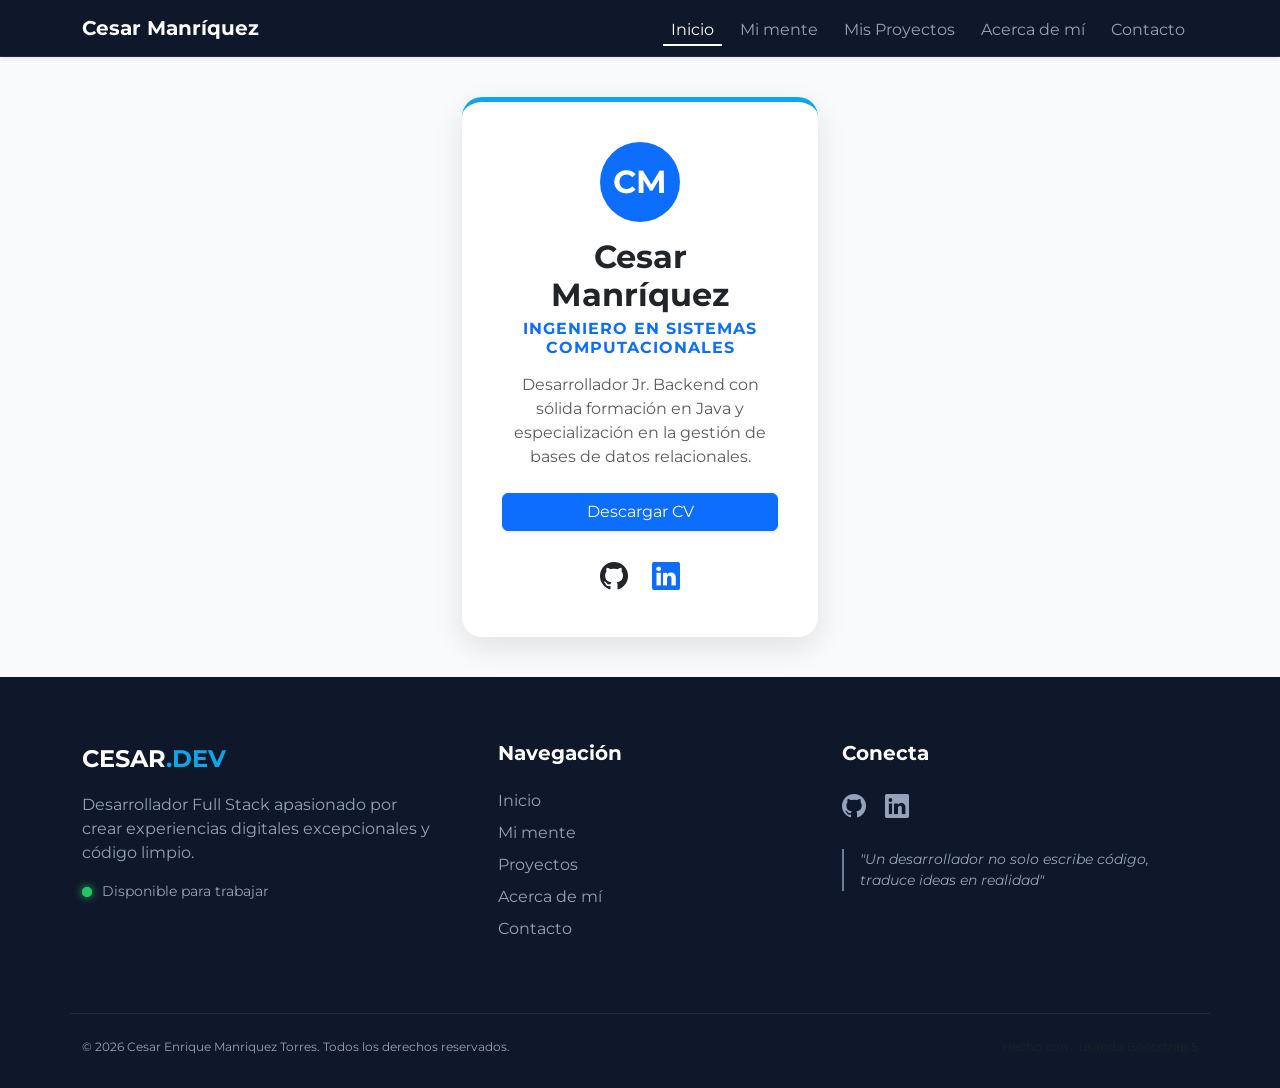
==== index.html @ a378d81d "Agregando acentuaciones" ====
<!DOCTYPE html>
<html lang="en">
<head>
    <meta charset="UTF-8">
    <meta name="viewport" content="width=device-width, initial-scale=1.0">
    <link href="https://cdn.jsdelivr.net/npm/bootstrap@5.3.8/dist/css/bootstrap.min.css" rel="stylesheet" integrity="sha384-sRIl4kxILFvY47J16cr9ZwB07vP4J8+LH7qKQnuqkuIAvNWLzeN8tE5YBujZqJLB" crossorigin="anonymous">
    <link href="https://fonts.googleapis.com/css2?family=Montserrat:wght@400;600;700&display=swap" rel="stylesheet">    <link href="style/css/style.css" rel="stylesheet"/>

    <title>Cesar Manríquez</title>
</head>
<body>
  
    <!-- BARRA DE NAVEGACIÓN -->
    <nav class="navbar navbar-expand-lg navbar-dark navbar-custom sticky-top shadow-sm">
        <div class="container">
            <a class="navbar-brand fw-bold text-white" href="index.html">Cesar Manríquez</a>
            <button class="navbar-toggler border-0" type="button" data-bs-toggle="collapse" data-bs-target="#menuBlog">
                <span class="navbar-toggler-icon"></span>
            </button>
            <div class="collapse navbar-collapse" id="menuBlog">
                <ul class="navbar-nav ms-auto">
                    <li class="nav-item"><a class="nav-link active" href="index.html">Inicio</a></li>
                    <li class="nav-item"><a class="nav-link" href="main/mente.html">Mi mente</a></li>
                    <li class="nav-item"><a class="nav-link" href="main/proyectos.html">Mis Proyectos</a></li>
                    <li class="nav-item"><a class="nav-link" href="main/aboutme.html">Acerca de mí</a></li>
                    <li class="nav-item"><a class="nav-link" href="main/contacto.html">Contacto</a></li>
                </ul>
            </div>
        </div>
    </nav>

    <!-- CONTENIDO PRINCIPAL -->
    <main>
        <div class="container">
            <div class="row justify-content-center">
                <div class="col-11 col-sm-8 col-md-6 col-lg-4">
                    <div class="card card-custom text-center p-4">
                        <div class="card-body">
                            <div class="mb-3">
                                <div class="bg-primary text-white rounded-circle d-inline-flex align-items-center justify-content-center" style="width: 80px; height: 80px; font-size: 2rem; font-weight: bold;">
                                    CM
                                </div>
                            </div>
                            <h2 class="card-title fw-bold">Cesar Manríquez</h2>
                            <h6 class="card-subtitle mb-3 text-primary fw-bold text-uppercase" style="letter-spacing: 1px;">Ingeniero en Sistemas Computacionales</h6>
                            <p class="card-text text-muted">Desarrollador Jr. Backend con sólida formación en Java y especialización en la gestión de bases de datos relacionales.</p>
                            
                            <div class="d-grid gap-2 mt-4">
                                <a href="componentes/CV/CV Cesar Enrique Manriquez Torres.pdf" class="btn btn-primary shadow-sm">Descargar CV</a>
                                <div class="d-flex justify-content-center gap-4 mt-3">
                                    <a href="https://github.com/manriquez02cesar" target="_blank" class="text-dark fs-3" title="GitHub"><i class="bi bi-github"></i></a>
                                    <a href="https://www.linkedin.com/in/cesar-man02/" target="_blank" class="text-primary fs-3" title="LinkedIn"><i class="bi bi-linkedin"></i></a>
                                </div>
                            </div>
                        </div>
                    </div>
                </div>
            </div>
        </div>
    </main>

    <!-- FOOTER -->
    <footer class="main-footer">
        <div class="container">
            <div class="row gy-5">
                <div class="col-lg-4 col-md-6 text-center text-md-start">
                    <div class="brand-text-footer mb-3">
                        CESAR<span class="brand-dot">.DEV</span>
                    </div>
                    <p class="mb-3">Desarrollador Full Stack apasionado por crear experiencias digitales excepcionales y código limpio.</p>
                    <div class="status-container justify-content-center justify-content-md-start">
                        <span class="status-dot"></span>
                        <span>Disponible para trabajar</span><!--Actualmente me encuentro laborando/Disponible para trabajar-->
                    </div>
                </div>

                <div class="col-lg-4 col-md-6 ps-lg-5 text-center text-md-start">
                    <h3 class="footer-title">Navegación</h3>
                    <ul class="list-unstyled">
                        <li><a href="index.html" class="nav-link-custom">Inicio</a></li>
                        <li><a href="main/mente.html" class="nav-link-custom">Mi mente</a></li>
                        <li><a href="main/proyectos.html" class="nav-link-custom">Proyectos</a></li>
                        <li><a href="main/aboutme.html" class="nav-link-custom">Acerca de mí</a></li>
                        <li><a href="main/contacto.html" class="nav-link-custom">Contacto</a></li>
                    </ul>
                </div>

                <div class="col-lg-4 col-md-12 text-center text-md-start">
                    <h3 class="footer-title">Conecta</h3>
                    <div class="d-flex mb-4 justify-content-center justify-content-md-start">
                        <a href="https://github.com/manriquez02cesar" class="social-link-footer" title="GitHub"><i class="bi bi-github"></i></a>
                        <a href="https://www.linkedin.com/in/cesar-man02/" class="social-link-footer" title="LinkedIn"><i class="bi bi-linkedin"></i></a>
                    </div>
                    <p class="quote-text">"Un desarrollador no solo escribe código, traduce ideas en realidad"</p>
                </div>
            </div>

            <div class="row copyright-bar text-center text-md-start">
                <div class="col-md-6">
                    <p class="mb-0">© 2026 Cesar Enrique Manriquez Torres. Todos los derechos reservados.</p>
                </div>
                <div class="col-md-6 text-md-end mt-2 mt-md-0 text-muted">
                    Hecho con <i class="fa-solid fa-heart text-danger mx-1"></i> usando Bootstrap 5
                </div>
            </div>
        </div>
    </footer>

    
    <!-- Bootstrap Bundle JS -->
    <script src="https://cdn.jsdelivr.net/npm/bootstrap@5.3.3/dist/js/bootstrap.bundle.min.js"></script>
    <!-- Iconos de bootstrap para los enlaces de redes sociales -->
    <link rel="stylesheet" href="https://cdn.jsdelivr.net/npm/bootstrap-icons@1.11.3/font/bootstrap-icons.min.css">    
    <script src="style/script/script.js"></script>

</body>
</html>
---- style/css/style.css ----
/* Configuración para Footer Pegajoso */
        html, body {
            height: 100%;
        }

        body {
            display: flex;
            flex-direction: column;
            font-family: 'Montserrat', sans-serif;
            background-color: #f8fafc;
        }

        /* Video Background Style */
        .video-bg {
            position: fixed;
            top: 0;
            left: 0;
            width: 100%;
            height: 100%;
            object-fit: cover;
            object-position: center top;
            z-index: -1;
        }

        /* NAVBAR ANIMATION (Líneas al pasar el cursor) */
        .navbar-custom {
            background-color: #0f172a;
            border-bottom: 1px solid #1e293b;
        }

        .navbar-nav .nav-link {
            position: relative;
            padding-bottom: 5px;
            margin: 0 5px;
            transition: color 0.3s ease;
            color: #94a3b8;
        }

        .navbar-nav .nav-link:hover,
        .navbar-nav .nav-link.active {
            color: #ffffff;
        }

        .navbar-nav .nav-link::after {
            content: '';
            position: absolute;
            width: 0;
            height: 2px;
            display: block;
            margin-top: 2px;
            right: 0;
            background: #ffffff;
            transition: width 0.3s ease;
        }

        .navbar-nav .nav-link:hover::after,
        .navbar-nav .nav-link.active::after {
            width: 100%;
            left: 0;
        }

        /* CONTENIDO PRINCIPAL */
        main {
            flex: 1 0 auto;
            display: flex;
            align-items: center; 
            padding: 40px 0;
        }

        /* Personalización de la Tarjeta */
        .card-custom {
            border: none;
            background-color: #ffffffe4;
            border-radius: 20px;
            transition: all 0.3s ease;
            box-shadow: 0 15px 35px rgba(0,0,0,0.1);
            border-top: 5px solid #0d6efd;/*0d6efd*/
        }

        .card-custom:hover {
            transform: translateY(-10px);
            box-shadow: 0 20px 40px rgba(0,0,0,0.15);
        }

        /* --- ESTILOS DEL FOOTER --- */
        .main-footer {
            background-color: #0f172a;
            color: #94a3b8;
            padding-top: 4rem;
            padding-bottom: 2rem;
            flex-shrink: 0;
        }

        .footer-title {
            color: #ffffff;
            font-weight: 700;
            font-size: 1.25rem;
            margin-bottom: 1.5rem;
        }

        .brand-text-footer {
            color: #ffffff;
            font-weight: 700;
            font-size: 1.5rem;
            text-transform: uppercase;
        }

        .brand-dot { color: #0ea5e9; }

        .nav-link-custom {
            color: #94a3b8;
            text-decoration: none;
            transition: color 0.3s ease;
            display: inline-block;
            margin-bottom: 0.5rem;
        }

        .nav-link-custom:hover { color: #0ea5e9; }

        .status-container {
            display: flex;
            align-items: center;
            font-size: 0.875rem;
            margin-top: 1rem;
        }

        .status-dot {
            width: 10px;
            height: 10px;
            background-color: #22c55e;/*green: 22c55e/ red: cb1616*/
            border-radius: 50%;
            margin-right: 10px;
            position: relative;
            box-shadow: 0 0 8px #22c55e;/*green: 22c55e/ red: cb1616*/
        }

        .status-dot::after {
            content: '';
            position: absolute;
            width: 100%;
            height: 100%;
            background-color: #22c55e;/*green: 22c55e/ red: cb1616*/
            border-radius: 50%;
            animation: pulse-animation 1s infinite;
        }

        @keyframes pulse-animation {
            0% { transform: scale(1); opacity: 0.8; }
            100% { transform: scale(2.5); opacity: 0; }
        }

        .social-link-footer {
            color: #94a3b8;
            font-size: 1.5rem;
            margin-right: 1.2rem;
            transition: all 0.3s ease;
            display: inline-block;
        }

        .social-link-footer:hover {
            color: #0ea5e9;
            transform: translateY(-3px);
        }

        .quote-text {
            font-style: italic;
            font-size: 0.875rem;
            border-left: 2px solid #6c7f99;
            padding-left: 1rem;
            margin-top: 1rem;
        }

        .copyright-bar {
            border-top: 1px solid #1e293b;
            margin-top: 3rem;
            padding-top: 1.5rem;
            font-size: 0.75rem;
        }
        /* ESTILO DE CARDS */
        .card-custom {
            border: none;
            background-color: rgba(255, 255, 255, 0.92);
            backdrop-filter: blur(10px);
            border-radius: 20px;
            transition: all 0.3s ease;
            box-shadow: 0 10px 30px rgba(0,0,0,0.1);
            height: 100%;
            border-top: 5px solid #0ea5e9;
        }

        .card-custom:hover {
            transform: translateY(-5px);
            box-shadow: 0 15px 35px rgba(0,0,0,0.2);
        }

        /* Barras de Progreso */
        .progress {
            height: 8px;
            border-radius: 10px;
            background-color: #e2e8f0;
            margin-bottom: 1.5rem;
        }

        .skill-icon {
            font-size: 1.5rem;
            color: #0ea5e9;
            margin-right: 15px;
        }
        /* PROYECTOS */
        /* === FLIP CARDS === */
.flip-card {
    perspective: 1000px;
    cursor: pointer;
    height: 100%;
}

.flip-card-inner {
    position: relative;
    width: 100%;
    height: 350px;
    transition: transform 0.6s;
    transform-style: preserve-3d;
}

.flip-card.active .flip-card-inner {
    transform: rotateY(180deg);
}

/* FRONT Y BACK */
.flip-card-front,
.flip-card-back {
    position: absolute;
    width: 100%;
    height: 100%;
    backface-visibility: hidden;
    border-radius: 20px;
    overflow: hidden;
}

/* FRONT */
.flip-card-front img {
    height: 70%;
    object-fit: cover;
}

/* BACK */
.flip-card-back {
    transform: rotateY(180deg);
    padding: 20px;
}
.card-img-top {
    height: 200px;           
    object-fit: contain;     
    background-color: #ffffff; 
}
/*ESTILOS PARA ABOUTME*/
.profile-card {
            background: rgba(255, 255, 255, 0.9);
            backdrop-filter: blur(10px);
            border-radius: 30px;
            padding: 40px;
            box-shadow: 0 20px 40px rgba(0,0,0,0.08);
            border-top: 6px solid #0ea5e9;
        }
        .profile-img-container {
            position: relative;
            width: 220px;
            height: 220px;
            margin: 0 auto 30px;
        }
        .profile-img {
            width: 100%;
            height: 100%;
            object-fit: cover;
            border-radius: 50%;
            border: 5px solid white;
            box-shadow: 0 10px 25px rgba(0,0,0,0.1);
        }
        .tech-badge {
            display: inline-flex;
            align-items: center;
            background: white;
            padding: 10px 18px;
            border-radius: 15px;
            margin: 8px;
            box-shadow: 0 4px 12px rgba(0,0,0,0.05);
            transition: all 0.3s ease;
            border: 1px solid #e2e8f0;
        }
        .tech-badge:hover {
            transform: translateY(-5px);
            border-color: #0ea5e9;
            color: #0ea5e9;
        }
        .tech-badge i {
            font-size: 1.4rem;
            margin-right: 10px;
        }
        .university-box {
            background: #f1f5f9;
            border-radius: 20px;
            padding: 25px;
            margin-top: 25px;
            border-left: 5px solid #0ea5e9;
        }
        .section-title {
            font-weight: 700;
            color: #0f172a;
            margin-bottom: 20px;
            position: relative;
            display: inline-block;
        }
        .section-title::after {
            content: '';
            position: absolute;
            bottom: -5px;
            left: 0;
            width: 40%;
            height: 3px;
            background: #0ea5e9;
        }
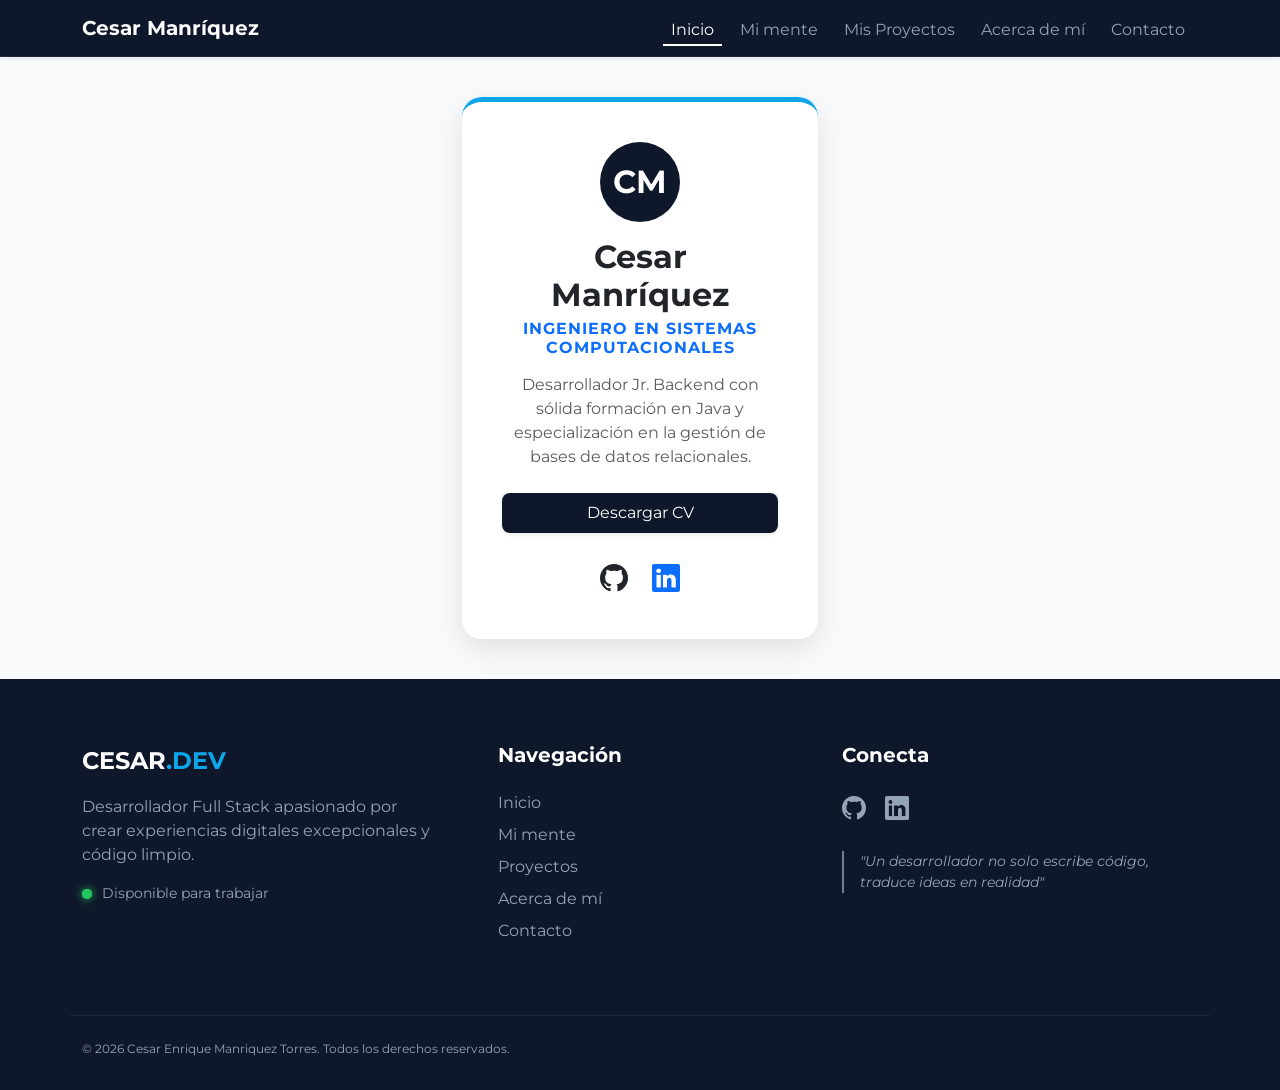
==== commit de8290aa: "Actualizando proyectos con distintas cards" ====
--- a/index.html
+++ b/index.html
@@ -37,7 +37,7 @@
                     <div class="card card-custom text-center p-4">
                         <div class="card-body">
                             <div class="mb-3">
-                                <div class="bg-primary text-white rounded-circle d-inline-flex align-items-center justify-content-center" style="width: 80px; height: 80px; font-size: 2rem; font-weight: bold;">
+                                <div class="card-color text-white rounded-circle d-inline-flex align-items-center justify-content-center" style="width: 80px; height: 80px; font-size: 2rem; font-weight: bold;">
                                     CM
                                 </div>
                             </div>
@@ -46,7 +46,7 @@
                             <p class="card-text text-muted">Desarrollador Jr. Backend con sólida formación en Java y especialización en la gestión de bases de datos relacionales.</p>
                             
                             <div class="d-grid gap-2 mt-4">
-                                <a href="componentes/CV/CV Cesar Enrique Manriquez Torres.pdf" class="btn btn-primary shadow-sm">Descargar CV</a>
+                                <a href="componentes/CV/CV Cesar Enrique Manriquez Torres.pdf" class="btn card-color shadow-sm">Descargar CV</a>
                                 <div class="d-flex justify-content-center gap-4 mt-3">
                                     <a href="https://github.com/manriquez02cesar" target="_blank" class="text-dark fs-3" title="GitHub"><i class="bi bi-github"></i></a>
                                     <a href="https://www.linkedin.com/in/cesar-man02/" target="_blank" class="text-primary fs-3" title="LinkedIn"><i class="bi bi-linkedin"></i></a>
@@ -99,9 +99,6 @@
                 <div class="col-md-6">
                     <p class="mb-0">© 2026 Cesar Enrique Manriquez Torres. Todos los derechos reservados.</p>
                 </div>
-                <div class="col-md-6 text-md-end mt-2 mt-md-0 text-muted">
-                    Hecho con <i class="fa-solid fa-heart text-danger mx-1"></i> usando Bootstrap 5
-                </div>
             </div>
         </div>
     </footer>
--- a/style/css/style.css
+++ b/style/css/style.css
@@ -76,6 +76,14 @@
             box-shadow: 0 15px 35px rgba(0,0,0,0.1);
             border-top: 5px solid #0d6efd;/*0d6efd*/
         }
+        .card-color{
+            background-color: #0f172a;
+            color: white;
+            border-radius: 8px;
+            padding: 8px 20px;
+            border: none;
+            transition: background 0.3s;
+        }
 
         .card-custom:hover {
             transform: translateY(-10px);
@@ -207,54 +215,100 @@
             margin-right: 15px;
         }
         /* PROYECTOS */
-        /* === FLIP CARDS === */
-.flip-card {
-    perspective: 1000px;
-    cursor: pointer;
-    height: 100%;
-}
-
-.flip-card-inner {
-    position: relative;
-    width: 100%;
-    height: 350px;
-    transition: transform 0.6s;
-    transform-style: preserve-3d;
-}
-
-.flip-card.active .flip-card-inner {
-    transform: rotateY(180deg);
-}
-
-/* FRONT Y BACK */
-.flip-card-front,
-.flip-card-back {
-    position: absolute;
-    width: 100%;
-    height: 100%;
-    backface-visibility: hidden;
-    border-radius: 20px;
-    overflow: hidden;
-}
-
-/* FRONT */
-.flip-card-front img {
-    height: 70%;
-    object-fit: cover;
-}
-
-/* BACK */
-.flip-card-back {
-    transform: rotateY(180deg);
-    padding: 20px;
-}
-.card-img-top {
-    height: 200px;           
-    object-fit: contain;     
-    background-color: #ffffff; 
-}
-/*ESTILOS PARA ABOUTME*/
-.profile-card {
+        /* Estilos de la Card Principal */
+        .project-card {
+            border: none;
+            border-radius: 15px;
+            background: white;
+            backdrop-filter: blur(8px);
+            box-shadow: 0 10px 25px rgba(0,0,0,0.05);
+            transition: all 0.3s ease;
+            overflow: hidden;
+            height: 100%;
+            display: flex;
+            flex-direction: column;
+        }
+
+        .project-card:hover {
+            transform: translateY(-10px);
+            box-shadow: 0 20px 35px rgba(0,0,0,0.12);
+        }
+
+        .img-wrapper {
+            width: 100%;
+            height: 160px;
+            overflow: hidden;
+            position: relative;
+            background-color: #ffffff;
+            display: flex;
+            align-items: center;
+            justify-content: center;
+        }
+
+        .project-img {
+            max-width: 100%;
+            max-height: 100%;
+            object-fit: contain;
+            transition: transform 0.5s ease;
+        }
+
+        .project-card:hover .project-img {
+            transform: scale(1.05);
+        }
+
+        /* Estilos del Modal */
+        .modal-content {
+            border-radius: 20px;
+            border: none;
+            box-shadow: 0 25px 50px -12px rgba(0, 0, 0, 0.25);
+        }
+
+        .modal-header {
+            border-bottom: 1px solid #f1f5f9;
+            background-color: #fafafa;
+            border-radius: 20px 20px 0 0;
+        }
+
+        .modal-project-img {
+            max-height: 200px; 
+            max-width: 100%; 
+            height: auto;
+            width: auto;
+            object-fit: contain;
+            background-color: transparent;
+            border-radius: 12px;
+            display: block;
+            margin: 0 auto;
+        }
+
+        .tech-badge {
+            background-color: #e0f2fe;
+            color: #0369a1;
+            padding: 5px 12px;
+            border-radius: 6px;
+            font-size: 0.85rem;
+            font-weight: 600;
+            margin-right: 5px;
+            margin-bottom: 5px;
+            display: inline-block;
+        }
+
+        .project-features li {
+            margin-bottom: 8px;
+            list-style: none;
+            position: relative;
+            padding-left: 25px;
+        }
+
+        .project-features li::before {
+            content: "\f26a";
+            font-family: "bootstrap-icons";
+            position: absolute;
+            left: 0;
+            color: var(--primary-color);
+        }
+        /*ESTILOS PARA ABOUTME*/
+        .profile-card {
             background: rgba(255, 255, 255, 0.9);
             backdrop-filter: blur(10px);
             border-radius: 30px;
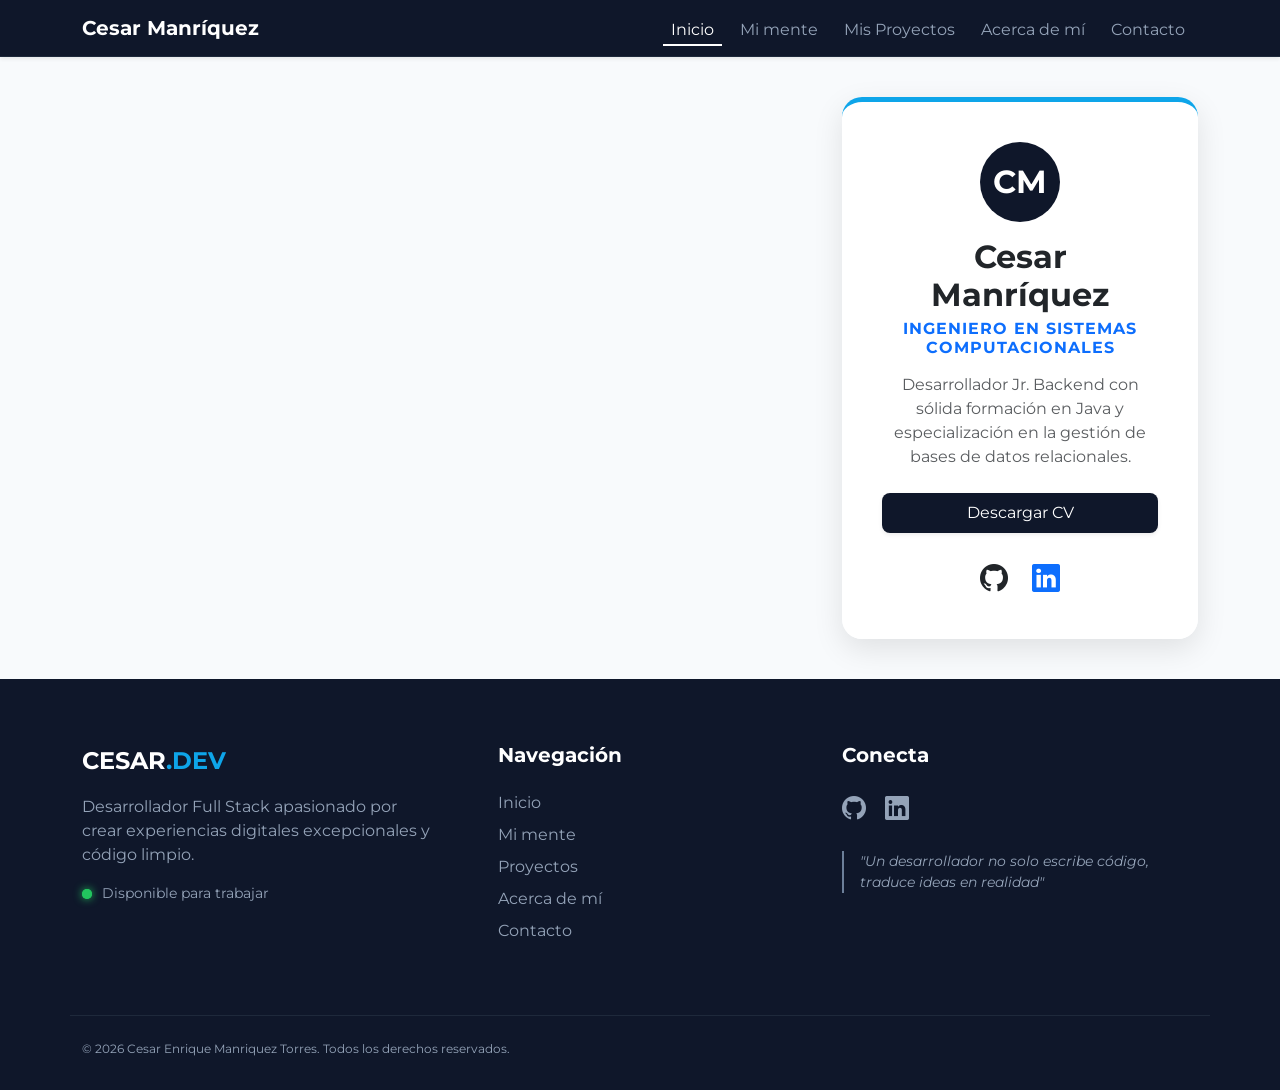
==== commit 0e52dfca: "Haciendo la parte del index de manera responsiva" ====
--- a/index.html
+++ b/index.html
@@ -32,7 +32,7 @@
     <!-- CONTENIDO PRINCIPAL -->
     <main>
         <div class="container">
-            <div class="row justify-content-center">
+            <div class="row justify-content-center justify-content-lg-end">
                 <div class="col-11 col-sm-8 col-md-6 col-lg-4">
                     <div class="card card-custom text-center p-4">
                         <div class="card-body">
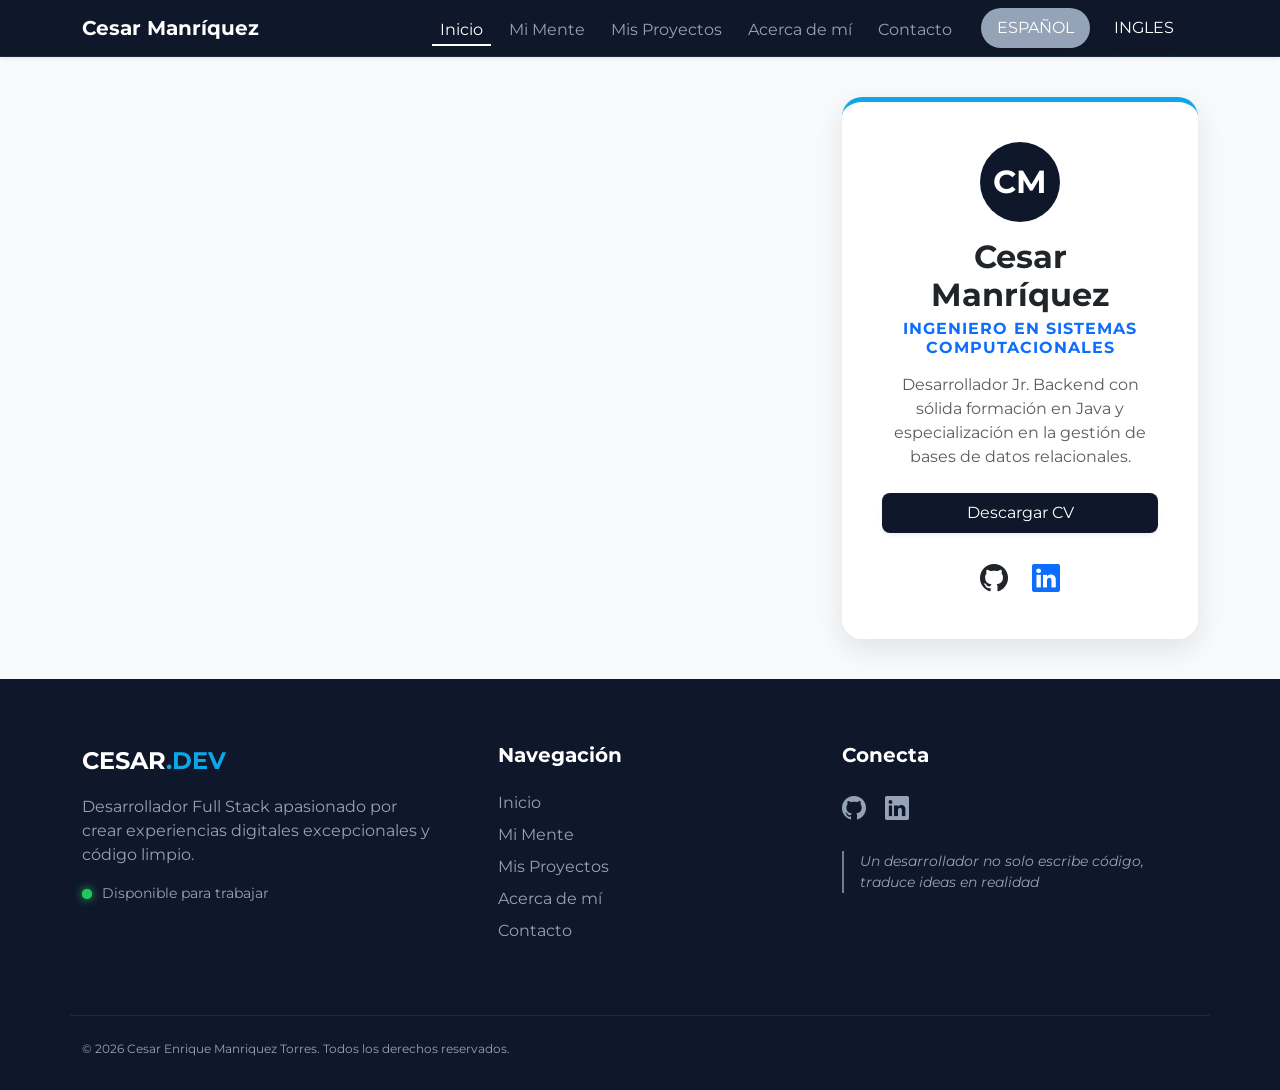
==== commit 982d7aa3: "Actualizando cambios de espanol-ingles" ====
--- a/index.html
+++ b/index.html
@@ -12,23 +12,35 @@
   
     <!-- BARRA DE NAVEGACIÓN -->
     <nav class="navbar navbar-expand-lg navbar-dark navbar-custom sticky-top shadow-sm">
-        <div class="container">
-            <a class="navbar-brand fw-bold text-white" href="index.html">Cesar Manríquez</a>
-            <button class="navbar-toggler border-0" type="button" data-bs-toggle="collapse" data-bs-target="#menuBlog">
-                <span class="navbar-toggler-icon"></span>
+    <div class="container d-flex align-items-center">
+        
+        <a class="navbar-brand fw-bold text-white me-auto" href="index.html">Cesar Manríquez</a>
+        
+        <div class="d-flex gap-2 me-2 ms-lg-3 order-lg-last">
+            <button type="button" id="btn-es" class="card-color shadow-sm rounded-pill py-2 px-3" data-key="lenguage-spanish">
+                ES<span class="d-none d-md-inline">PAÑOL</span>
             </button>
-            <div class="collapse navbar-collapse" id="menuBlog">
-                <ul class="navbar-nav ms-auto">
-                    <li class="nav-item"><a class="nav-link active" href="index.html">Inicio</a></li>
-                    <li class="nav-item"><a class="nav-link" href="main/mente.html">Mi mente</a></li>
-                    <li class="nav-item"><a class="nav-link" href="main/proyectos.html">Mis Proyectos</a></li>
-                    <li class="nav-item"><a class="nav-link" href="main/aboutme.html">Acerca de mí</a></li>
-                    <li class="nav-item"><a class="nav-link" href="main/contacto.html">Contacto</a></li>
-                </ul>
-            </div>
+            <button type="button" id="btn-en" class="card-color shadow-sm rounded-pill py-2 px-3" data-key="lenguage-english">
+                IN<span class="d-none d-md-inline">GLES</span>
+            </button>
         </div>
-    </nav>
 
+        <button class="navbar-toggler border-0" type="button" data-bs-toggle="collapse" data-bs-target="#menuBlog">
+            <span class="navbar-toggler-icon"></span>
+        </button>
+        
+        <div class="collapse navbar-collapse" id="menuBlog">
+            <ul class="navbar-nav ms-auto mb-2 mb-lg-0 align-items-center">
+                <li class="nav-item"><a class="nav-link active" href="index.html" data-key="page-index">Inicio</a></li>
+                <li class="nav-item"><a class="nav-link" href="main/mente.html" data-key="page-mind">Mi Mente</a></li>
+                <li class="nav-item"><a class="nav-link" href="main/proyectos.html" data-key="page-project">Mis Proyectos</a></li>
+                <li class="nav-item"><a class="nav-link" href="main/aboutme.html" data-key="page-aboutme">Acerca de mí</a></li>
+                <li class="nav-item"><a class="nav-link" href="main/contacto.html" data-key="page-contact">Contacto</a></li>
+            </ul>
+        </div>
+
+    </div>
+</nav>
     <!-- CONTENIDO PRINCIPAL -->
     <main>
         <div class="container">
@@ -42,11 +54,10 @@
                                 </div>
                             </div>
                             <h2 class="card-title fw-bold">Cesar Manríquez</h2>
-                            <h6 class="card-subtitle mb-3 text-primary fw-bold text-uppercase" style="letter-spacing: 1px;">Ingeniero en Sistemas Computacionales</h6>
-                            <p class="card-text text-muted">Desarrollador Jr. Backend con sólida formación en Java y especialización en la gestión de bases de datos relacionales.</p>
-                            
+                            <h6 class="card-subtitle mb-3 text-primary fw-bold text-uppercase" style="letter-spacing: 1px;" data-key="index-pos">Ingeniero en Sistemas Computacionales</h6>
+                            <p class="card-text text-muted" data-key="index-desc">Desarrollador Jr. Backend con sólida formación en Java y especialización en la gestión de bases de datos relacionales.</p>
                             <div class="d-grid gap-2 mt-4">
-                                <a href="componentes/CV/CV Cesar Enrique Manriquez Torres.pdf" class="btn card-color shadow-sm">Descargar CV</a>
+                                <a href="componentes/CV/CV Cesar Enrique Manriquez Torres.pdf" class="btn card-color shadow-sm" data-key="index-CV">Descargar CV</a>
                                 <div class="d-flex justify-content-center gap-4 mt-3">
                                     <a href="https://github.com/manriquez02cesar" target="_blank" class="text-dark fs-3" title="GitHub"><i class="bi bi-github"></i></a>
                                     <a href="https://www.linkedin.com/in/cesar-man02/" target="_blank" class="text-primary fs-3" title="LinkedIn"><i class="bi bi-linkedin"></i></a>
@@ -67,37 +78,37 @@
                     <div class="brand-text-footer mb-3">
                         CESAR<span class="brand-dot">.DEV</span>
                     </div>
-                    <p class="mb-3">Desarrollador Full Stack apasionado por crear experiencias digitales excepcionales y código limpio.</p>
+                    <p class="mb-3" data-key="footer-desc">Desarrollador Full Stack apasionado por crear experiencias digitales excepcionales y código limpio.</p>
                     <div class="status-container justify-content-center justify-content-md-start">
                         <span class="status-dot"></span>
-                        <span>Disponible para trabajar</span><!--Actualmente me encuentro laborando/Disponible para trabajar-->
+                        <span data-key="footer-status">Disponible para trabajar</span><!--Actualmente me encuentro laborando/Disponible para trabajar-->
                     </div>
                 </div>
 
                 <div class="col-lg-4 col-md-6 ps-lg-5 text-center text-md-start">
-                    <h3 class="footer-title">Navegación</h3>
+                    <h3 class="footer-title" data-key="footer-nav">Navegación</h3>
                     <ul class="list-unstyled">
-                        <li><a href="index.html" class="nav-link-custom">Inicio</a></li>
-                        <li><a href="main/mente.html" class="nav-link-custom">Mi mente</a></li>
-                        <li><a href="main/proyectos.html" class="nav-link-custom">Proyectos</a></li>
-                        <li><a href="main/aboutme.html" class="nav-link-custom">Acerca de mí</a></li>
-                        <li><a href="main/contacto.html" class="nav-link-custom">Contacto</a></li>
+                        <li><a href="index.html" class="nav-link-custom" data-key="page-index">Inicio</a></li>
+                        <li><a href="main/mente.html" class="nav-link-custom" data-key="page-mind">Mi mente</a></li>
+                        <li><a href="main/proyectos.html" class="nav-link-custom" data-key="page-project">Proyectos</a></li>
+                        <li><a href="main/aboutme.html" class="nav-link-custom" data-key="page-aboutme">Acerca de mí</a></li>
+                        <li><a href="main/contacto.html" class="nav-link-custom" data-key="page-contact">Contacto</a></li>
                     </ul>
                 </div>
 
                 <div class="col-lg-4 col-md-12 text-center text-md-start">
-                    <h3 class="footer-title">Conecta</h3>
+                    <h3 class="footer-title" data-key="footer-con">Conecta</h3>
                     <div class="d-flex mb-4 justify-content-center justify-content-md-start">
                         <a href="https://github.com/manriquez02cesar" class="social-link-footer" title="GitHub"><i class="bi bi-github"></i></a>
                         <a href="https://www.linkedin.com/in/cesar-man02/" class="social-link-footer" title="LinkedIn"><i class="bi bi-linkedin"></i></a>
                     </div>
-                    <p class="quote-text">"Un desarrollador no solo escribe código, traduce ideas en realidad"</p>
+                    <p class="quote-text" data-key="footer-frase">"Un desarrollador no solo escribe código, traduce ideas en realidad"</p>
                 </div>
             </div>
 
             <div class="row copyright-bar text-center text-md-start">
                 <div class="col-md-6">
-                    <p class="mb-0">© 2026 Cesar Enrique Manriquez Torres. Todos los derechos reservados.</p>
+                    <p class="mb-0" data-key="footer-cesar">© 2026 Cesar Enrique Manriquez Torres. Todos los derechos reservados.</p>
                 </div>
             </div>
         </div>
@@ -108,7 +119,7 @@
     <script src="https://cdn.jsdelivr.net/npm/bootstrap@5.3.3/dist/js/bootstrap.bundle.min.js"></script>
     <!-- Iconos de bootstrap para los enlaces de redes sociales -->
     <link rel="stylesheet" href="https://cdn.jsdelivr.net/npm/bootstrap-icons@1.11.3/font/bootstrap-icons.min.css">    
-    <script src="style/script/script.js"></script>
+    <script src="style/script/main.js"></script>
 
 </body>
 </html>
--- a/style/css/style.css
+++ b/style/css/style.css
@@ -372,5 +372,4 @@
             width: 40%;
             height: 3px;
             background: #0ea5e9;
-        }
-
+        }
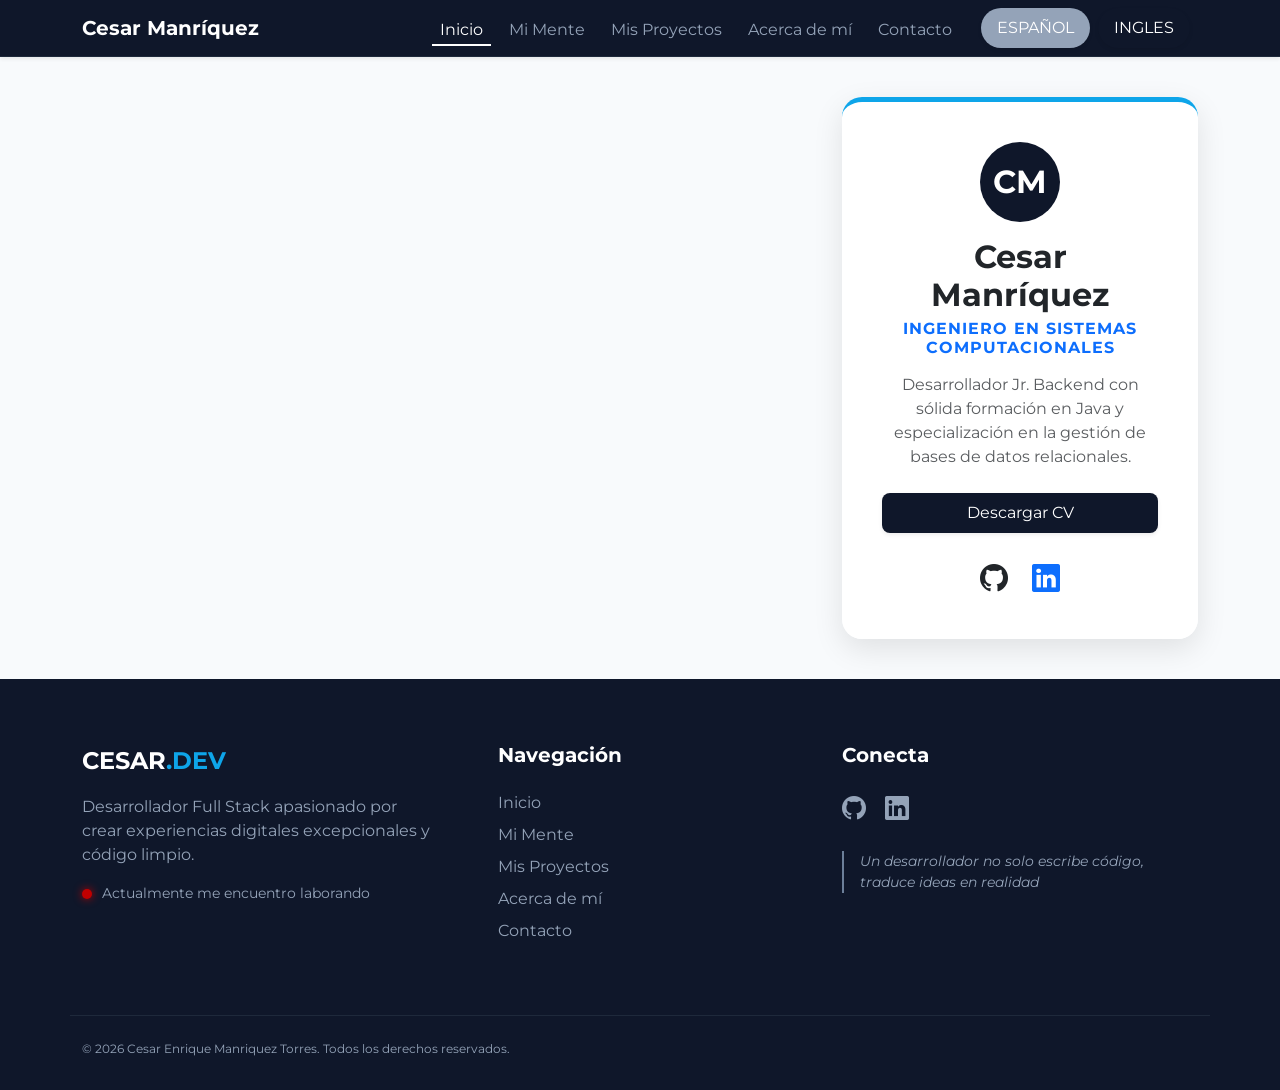
==== commit 28de5f2b: "Actualizando status empleado" ====
--- a/index.html
+++ b/index.html
@@ -81,7 +81,7 @@
                     <p class="mb-3" data-key="footer-desc">Desarrollador Full Stack apasionado por crear experiencias digitales excepcionales y código limpio.</p>
                     <div class="status-container justify-content-center justify-content-md-start">
                         <span class="status-dot"></span>
-                        <span data-key="footer-status">Disponible para trabajar</span><!--Actualmente me encuentro laborando/Disponible para trabajar-->
+                        <span data-key="footer-status">Actualmente me encuentro laborando</span><!--Actualmente me encuentro laborando/Disponible para trabajar-->
                     </div>
                 </div>
 
--- a/style/css/style.css
+++ b/style/css/style.css
@@ -1,375 +1,468 @@
-/* Configuración para Footer Pegajoso */
-        html, body {
-            height: 100%;
-        }
-
-        body {
-            display: flex;
-            flex-direction: column;
-            font-family: 'Montserrat', sans-serif;
-            background-color: #f8fafc;
-        }
-
-        /* Video Background Style */
-        .video-bg {
-            position: fixed;
-            top: 0;
-            left: 0;
-            width: 100%;
-            height: 100%;
-            object-fit: cover;
-            object-position: center top;
-            z-index: -1;
-        }
-
-        /* NAVBAR ANIMATION (Líneas al pasar el cursor) */
-        .navbar-custom {
-            background-color: #0f172a;
-            border-bottom: 1px solid #1e293b;
-        }
-
-        .navbar-nav .nav-link {
-            position: relative;
-            padding-bottom: 5px;
-            margin: 0 5px;
-            transition: color 0.3s ease;
-            color: #94a3b8;
-        }
-
-        .navbar-nav .nav-link:hover,
-        .navbar-nav .nav-link.active {
-            color: #ffffff;
-        }
-
-        .navbar-nav .nav-link::after {
-            content: '';
-            position: absolute;
-            width: 0;
-            height: 2px;
-            display: block;
-            margin-top: 2px;
-            right: 0;
-            background: #ffffff;
-            transition: width 0.3s ease;
-        }
-
-        .navbar-nav .nav-link:hover::after,
-        .navbar-nav .nav-link.active::after {
-            width: 100%;
-            left: 0;
-        }
-
-        /* CONTENIDO PRINCIPAL */
-        main {
-            flex: 1 0 auto;
-            display: flex;
-            align-items: center; 
-            padding: 40px 0;
-        }
-
-        /* Personalización de la Tarjeta */
-        .card-custom {
-            border: none;
-            background-color: #ffffffe4;
-            border-radius: 20px;
-            transition: all 0.3s ease;
-            box-shadow: 0 15px 35px rgba(0,0,0,0.1);
-            border-top: 5px solid #0d6efd;/*0d6efd*/
-        }
-        .card-color{
-            background-color: #0f172a;
-            color: white;
-            border-radius: 8px;
-            padding: 8px 20px;
-            border: none;
-            transition: background 0.3s;
-        }
-
-        .card-custom:hover {
-            transform: translateY(-10px);
-            box-shadow: 0 20px 40px rgba(0,0,0,0.15);
-        }
-
-        /* --- ESTILOS DEL FOOTER --- */
-        .main-footer {
-            background-color: #0f172a;
-            color: #94a3b8;
-            padding-top: 4rem;
-            padding-bottom: 2rem;
-            flex-shrink: 0;
-        }
-
-        .footer-title {
-            color: #ffffff;
-            font-weight: 700;
-            font-size: 1.25rem;
-            margin-bottom: 1.5rem;
-        }
-
-        .brand-text-footer {
-            color: #ffffff;
-            font-weight: 700;
-            font-size: 1.5rem;
-            text-transform: uppercase;
-        }
-
-        .brand-dot { color: #0ea5e9; }
-
-        .nav-link-custom {
-            color: #94a3b8;
-            text-decoration: none;
-            transition: color 0.3s ease;
-            display: inline-block;
-            margin-bottom: 0.5rem;
-        }
-
-        .nav-link-custom:hover { color: #0ea5e9; }
-
-        .status-container {
-            display: flex;
-            align-items: center;
-            font-size: 0.875rem;
-            margin-top: 1rem;
-        }
-
-        .status-dot {
-            width: 10px;
-            height: 10px;
-            background-color: #22c55e;/*green: 22c55e/ red: cb1616*/
-            border-radius: 50%;
-            margin-right: 10px;
-            position: relative;
-            box-shadow: 0 0 8px #22c55e;/*green: 22c55e/ red: cb1616*/
-        }
-
-        .status-dot::after {
-            content: '';
-            position: absolute;
-            width: 100%;
-            height: 100%;
-            background-color: #22c55e;/*green: 22c55e/ red: cb1616*/
-            border-radius: 50%;
-            animation: pulse-animation 1s infinite;
-        }
-
-        @keyframes pulse-animation {
-            0% { transform: scale(1); opacity: 0.8; }
-            100% { transform: scale(2.5); opacity: 0; }
-        }
-
-        .social-link-footer {
-            color: #94a3b8;
-            font-size: 1.5rem;
-            margin-right: 1.2rem;
-            transition: all 0.3s ease;
-            display: inline-block;
-        }
-
-        .social-link-footer:hover {
-            color: #0ea5e9;
-            transform: translateY(-3px);
-        }
-
-        .quote-text {
-            font-style: italic;
-            font-size: 0.875rem;
-            border-left: 2px solid #6c7f99;
-            padding-left: 1rem;
-            margin-top: 1rem;
-        }
-
-        .copyright-bar {
-            border-top: 1px solid #1e293b;
-            margin-top: 3rem;
-            padding-top: 1.5rem;
-            font-size: 0.75rem;
-        }
-        /* ESTILO DE CARDS */
-        .card-custom {
-            border: none;
-            background-color: rgba(255, 255, 255, 0.92);
-            backdrop-filter: blur(10px);
-            border-radius: 20px;
-            transition: all 0.3s ease;
-            box-shadow: 0 10px 30px rgba(0,0,0,0.1);
-            height: 100%;
-            border-top: 5px solid #0ea5e9;
-        }
-
-        .card-custom:hover {
-            transform: translateY(-5px);
-            box-shadow: 0 15px 35px rgba(0,0,0,0.2);
-        }
-
-        /* Barras de Progreso */
-        .progress {
-            height: 8px;
-            border-radius: 10px;
-            background-color: #e2e8f0;
-            margin-bottom: 1.5rem;
-        }
-
-        .skill-icon {
-            font-size: 1.5rem;
-            color: #0ea5e9;
-            margin-right: 15px;
-        }
-        /* PROYECTOS */
-        /* Estilos de la Card Principal */
-        .project-card {
-            border: none;
-            border-radius: 15px;
-            background: white;
-            backdrop-filter: blur(8px);
-            box-shadow: 0 10px 25px rgba(0,0,0,0.05);
-            transition: all 0.3s ease;
-            overflow: hidden;
-            height: 100%;
-            display: flex;
-            flex-direction: column;
-        }
-
-        .project-card:hover {
-            transform: translateY(-10px);
-            box-shadow: 0 20px 35px rgba(0,0,0,0.12);
-        }
-
-        .img-wrapper {
-            width: 100%;
-            height: 160px;
-            overflow: hidden;
-            position: relative;
-            background-color: #ffffff;
-            display: flex;
-            align-items: center;
-            justify-content: center;
-        }
-
-        .project-img {
-            max-width: 100%;
-            max-height: 100%;
-            object-fit: contain;
-            transition: transform 0.5s ease;
-        }
-
-        .project-card:hover .project-img {
-            transform: scale(1.05);
-        }
-
-        /* Estilos del Modal */
-        .modal-content {
-            border-radius: 20px;
-            border: none;
-            box-shadow: 0 25px 50px -12px rgba(0, 0, 0, 0.25);
-        }
-
-        .modal-header {
-            border-bottom: 1px solid #f1f5f9;
-            background-color: #fafafa;
-            border-radius: 20px 20px 0 0;
-        }
-
-        .modal-project-img {
-            max-height: 200px; 
-            max-width: 100%; 
-            height: auto;
-            width: auto;
-            object-fit: contain;
-            background-color: transparent;
-            border-radius: 12px;
-            display: block;
-            margin: 0 auto;
-        }
-
-        .tech-badge {
-            background-color: #e0f2fe;
-            color: #0369a1;
-            padding: 5px 12px;
-            border-radius: 6px;
-            font-size: 0.85rem;
-            font-weight: 600;
-            margin-right: 5px;
-            margin-bottom: 5px;
-            display: inline-block;
-        }
-
-        .project-features li {
-            margin-bottom: 8px;
-            list-style: none;
-            position: relative;
-            padding-left: 25px;
-        }
-
-        .project-features li::before {
-            content: "\f26a";
-            font-family: "bootstrap-icons";
-            position: absolute;
-            left: 0;
-            color: var(--primary-color);
-        }
-        /*ESTILOS PARA ABOUTME*/
-        .profile-card {
-            background: rgba(255, 255, 255, 0.9);
-            backdrop-filter: blur(10px);
-            border-radius: 30px;
-            padding: 40px;
-            box-shadow: 0 20px 40px rgba(0,0,0,0.08);
-            border-top: 6px solid #0ea5e9;
-        }
-        .profile-img-container {
-            position: relative;
-            width: 220px;
-            height: 220px;
-            margin: 0 auto 30px;
-        }
-        .profile-img {
-            width: 100%;
-            height: 100%;
-            object-fit: cover;
-            border-radius: 50%;
-            border: 5px solid white;
-            box-shadow: 0 10px 25px rgba(0,0,0,0.1);
-        }
-        .tech-badge {
-            display: inline-flex;
-            align-items: center;
-            background: white;
-            padding: 10px 18px;
-            border-radius: 15px;
-            margin: 8px;
-            box-shadow: 0 4px 12px rgba(0,0,0,0.05);
-            transition: all 0.3s ease;
-            border: 1px solid #e2e8f0;
-        }
-        .tech-badge:hover {
-            transform: translateY(-5px);
-            border-color: #0ea5e9;
-            color: #0ea5e9;
-        }
-        .tech-badge i {
-            font-size: 1.4rem;
-            margin-right: 10px;
-        }
-        .university-box {
-            background: #f1f5f9;
-            border-radius: 20px;
-            padding: 25px;
-            margin-top: 25px;
-            border-left: 5px solid #0ea5e9;
-        }
-        .section-title {
-            font-weight: 700;
-            color: #0f172a;
-            margin-bottom: 20px;
-            position: relative;
-            display: inline-block;
-        }
-        .section-title::after {
-            content: '';
-            position: absolute;
-            bottom: -5px;
-            left: 0;
-            width: 40%;
-            height: 3px;
-            background: #0ea5e9;
-        }+/* ==========================================================================
+   1. ESTILOS GLOBALES (Compartidos por todos los HTML)
+   ========================================================================== */
+html, body {
+    height: 100%;
+}
+
+body {
+    display: flex;
+    flex-direction: column;
+    font-family: 'Montserrat', sans-serif;
+    background-color: #f8fafc;
+}
+
+/* Video Background Style */
+.video-bg {
+    position: fixed;
+    top: 0;
+    left: 0;
+    width: 100%;
+    height: 100%;
+    object-fit: cover;
+    object-position: center top;
+    z-index: -1;
+}
+
+/* NAVBAR ANIMATION */
+.navbar-custom {
+    background-color: #0f172a;
+    border-bottom: 1px solid #1e293b;
+}
+
+.navbar-nav .nav-link {
+    position: relative;
+    padding-bottom: 5px;
+    margin: 0 5px;
+    transition: color 0.3s ease;
+    color: #94a3b8;
+}
+
+.navbar-nav .nav-link:hover,
+.navbar-nav .nav-link.active {
+    color: #ffffff;
+}
+
+.navbar-nav .nav-link::after {
+    content: '';
+    position: absolute;
+    width: 0;
+    height: 2px;
+    display: block;
+    margin-top: 2px;
+    right: 0;
+    background: #ffffff;
+    transition: width 0.3s ease;
+}
+
+.navbar-nav .nav-link:hover::after,
+.navbar-nav .nav-link.active::after {
+    width: 100%;
+    left: 0;
+}
+
+/* ESTRUCTURA BASE DE MAIN */
+main {
+    flex: 1 0 auto;
+    display: flex;
+    align-items: center; 
+    padding: 40px 0;
+}
+
+/* --- ESTILOS DEL FOOTER --- */
+.main-footer {
+    background-color: #0f172a;
+    color: #94a3b8;
+    padding-top: 4rem;
+    padding-bottom: 2rem;
+    flex-shrink: 0;
+}
+
+.footer-title {
+    color: #ffffff;
+    font-weight: 700;
+    font-size: 1.25rem;
+    margin-bottom: 1.5rem;
+}
+
+.brand-text-footer {
+    color: #ffffff;
+    font-weight: 700;
+    font-size: 1.5rem;
+    text-transform: uppercase;
+}
+
+.brand-dot { color: #0ea5e9; }
+
+.nav-link-custom {
+    color: #94a3b8;
+    text-decoration: none;
+    transition: color 0.3s ease;
+    display: inline-block;
+    margin-bottom: 0.5rem;
+}
+
+.nav-link-custom:hover { color: #0ea5e9; }
+
+.status-container {
+    display: flex;
+    align-items: center;
+    font-size: 0.875rem;
+    margin-top: 1rem;
+}
+
+.status-dot {
+    width: 10px;
+    height: 10px;
+    background-color: #c00000;/*#22c55e // #c00000*/
+    border-radius: 50%;
+    margin-right: 10px;
+    position: relative;
+    box-shadow: 0 0 8px #c00000;/*#22c55e // #c00000*/
+}
+/*
+.status-dot::after {
+    content: '';
+    position: absolute;
+    width: 100%;
+    height: 100%;
+    background-color: #22c55e;
+    border-radius: 50%;
+    animation: pulse-animation 1s infinite;
+}
+    */
+
+
+
+@keyframes pulse-animation {
+    0% { transform: scale(1); opacity: 0.8; }
+    100% { transform: scale(2.5); opacity: 0; }
+}
+
+.social-link-footer {
+    color: #94a3b8;
+    font-size: 1.5rem;
+    margin-right: 1.2rem;
+    transition: all 0.3s ease;
+    display: inline-block;
+}
+
+.social-link-footer:hover {
+    color: #0ea5e9;
+    transform: translateY(-3px);
+}
+
+.quote-text {
+    font-style: italic;
+    font-size: 0.875rem;
+    border-left: 2px solid #6c7f99;
+    padding-left: 1rem;
+    margin-top: 1rem;
+}
+
+.copyright-bar {
+    border-top: 1px solid #1e293b;
+    margin-top: 3rem;
+    padding-top: 1.5rem;
+    font-size: 0.75rem;
+}
+
+/* Elementos comunes de UI */
+.card-color {
+    background-color: #0f172a;
+    color: white;
+    border-radius: 8px;
+    padding: 8px 20px;
+    border: none;
+    transition: background 0.3s;
+}
+
+/* ==========================================================================
+   2. ESTILOS DE OTRAS VISTAS (Index, Proyectos, Mente, AboutMe)
+   ========================================================================== */
+.card-custom {
+    border: none;
+    background-color: rgba(255, 255, 255, 0.92);
+    backdrop-filter: blur(10px);
+    border-radius: 20px;
+    transition: all 0.3s ease;
+    box-shadow: 0 10px 30px rgba(0,0,0,0.1);
+    height: 100%;
+    border-top: 5px solid #0ea5e9;
+}
+
+.card-custom:hover {
+    transform: translateY(-5px);
+    box-shadow: 0 15px 35px rgba(0,0,0,0.2);
+}
+
+.progress {
+    height: 8px;
+    border-radius: 10px;
+    background-color: #e2e8f0;
+    margin-bottom: 1.5rem;
+}
+
+.skill-icon {
+    font-size: 1.5rem;
+    color: #0ea5e9;
+    margin-right: 15px;
+}
+
+.project-card {
+    border: none;
+    border-radius: 15px;
+    background: white;
+    backdrop-filter: blur(8px);
+    box-shadow: 0 10px 25px rgba(0,0,0,0.05);
+    transition: all 0.3s ease;
+    overflow: hidden;
+    height: 100%;
+    display: flex;
+    flex-direction: column;
+}
+
+.project-card:hover {
+    transform: translateY(-10px);
+    box-shadow: 0 20px 35px rgba(0,0,0,0.12);
+}
+
+.img-wrapper {
+    width: 100%;
+    height: 160px;
+    overflow: hidden;
+    position: relative;
+    background-color: #ffffff;
+    display: flex;
+    align-items: center;
+    justify-content: center;
+}
+
+.project-img {
+    max-width: 100%;
+    max-height: 100%;
+    object-fit: contain;
+    transition: transform 0.5s ease;
+}
+
+.project-card:hover .project-img {
+    transform: scale(1.05);
+}
+
+.modal-content {
+    border-radius: 20px;
+    border: none;
+    box-shadow: 0 25px 50px -12px rgba(0, 0, 0, 0.25);
+}
+
+.modal-header {
+    border-bottom: 1px solid #f1f5f9;
+    background-color: #fafafa;
+    border-radius: 20px 20px 0 0;
+}
+
+.modal-project-img {
+    max-height: 200px; 
+    max-width: 100%; 
+    height: auto;
+    width: auto;
+    object-fit: contain;
+    background-color: transparent;
+    border-radius: 12px;
+    display: block;
+    margin: 0 auto;
+}
+
+.tech-badge {
+    display: inline-flex;
+    align-items: center;
+    background: white;
+    padding: 10px 18px;
+    border-radius: 15px;
+    margin: 8px;
+    box-shadow: 0 4px 12px rgba(0,0,0,0.05);
+    transition: all 0.3s ease;
+    border: 1px solid #e2e8f0;
+    color: #0f172a; /* Color del texto original */
+}
+
+/* Efecto dinámico al pasar el cursor (Segunda Imagen) */
+.tech-badge:hover {
+    transform: translateY(-5px);
+    border-color: #0ea5e9;
+    color: #0ea5e9;
+    box-shadow: 0 10px 20px rgba(14, 165, 233, 0.15);
+}
+
+.tech-badge i {
+    font-size: 1.4rem;
+    margin-right: 10px;
+}
+
+
+/* 2. Insignias Exclusivas para los Modales de Proyectos */
+.modal-tech-badge {
+    background-color: #e0f2fe;
+    color: #0369a1;
+    padding: 5px 12px;
+    border-radius: 6px;
+    font-size: 0.85rem;
+    font-weight: 600;
+    margin-right: 5px;
+    margin-bottom: 5px;
+    display: inline-block;
+    border: none;
+}
+
+.project-features li {
+    margin-bottom: 8px;
+    list-style: none;
+    position: relative;
+    padding-left: 25px;
+}
+
+.project-features li::before {
+    content: "\f26a";
+    font-family: "bootstrap-icons";
+    position: absolute;
+    left: 0;
+    color: var(--primary-color);
+}
+
+.profile-card {
+    background: rgba(255, 255, 255, 0.9);
+    backdrop-filter: blur(10px);
+    border-radius: 30px;
+    padding: 40px;
+    box-shadow: 0 20px 40px rgba(0,0,0,0.08);
+    border-top: 6px solid #0ea5e9;
+}
+
+.profile-img-container {
+    position: relative;
+    width: 220px;
+    height: 220px;
+    margin: 0 auto 30px;
+}
+
+.profile-img {
+    width: 100%;
+    height: 100%;
+    object-fit: cover;
+    border-radius: 50%;
+    border: 5px solid white;
+    box-shadow: 0 10px 25px rgba(0,0,0,0.1);
+}
+
+.university-box {
+    background: #f1f5f9;
+    border-radius: 20px;
+    padding: 25px;
+    margin-top: 25px;
+    border-left: 5px solid #0ea5e9;
+}
+
+.section-title {
+    font-weight: 700;
+    color: #0f172a;
+    margin-bottom: 20px;
+    position: relative;
+    display: inline-block;
+}
+
+.section-title::after {
+    content: '';
+    position: absolute;
+    bottom: -5px;
+    left: 0;
+    width: 40%;
+    height: 3px;
+    background: #0ea5e9;
+}
+
+
+/* ==========================================================================
+   3. ESTILOS EXCLUSIVOS PARA LA PÁGINA DE CONTACTO (Blindados)
+   ========================================================================== */
+/* Forzamos a que el contenedor principal de contacto alinee todo verticalmente de arriba a abajo */
+main.contact-page {
+    padding: 60px 0;
+    display: block; /* Cambiado de flex a block para evitar que el formulario se vaya a la derecha */
+}
+
+.contact-link {
+    text-decoration: none;
+    color: inherit;
+    display: block;
+}
+
+/* Tarjetas de contacto limpias de herencias molestas */
+.card-contact {
+    border: none;
+    background-color: rgba(255, 255, 255, 0.95);
+    backdrop-filter: blur(8px);
+    border-radius: 15px;
+    padding: 1.5rem;
+    transition: all 0.3s ease;
+    box-shadow: 0 10px 25px rgba(0,0,0,0.05);
+    border-top: 4px solid #0ea5e9;
+    height: auto; /* Evita que se estiren verticalmente de forma extraña */
+    width: 100%;
+}
+
+.card-contact:hover {
+    transform: translateY(-8px);
+    box-shadow: 0 15px 35px rgba(0,0,0,0.15);
+}
+
+.info-icon {
+    font-size: 2.5rem;
+    color: #0ea5e9;
+    margin-bottom: 1rem;
+}
+
+/* Estilo del Formulario */
+.form-card {
+    background-color: #ffffff;
+    border-radius: 20px;
+    padding: 2.5rem;
+    box-shadow: 0 20px 40px rgba(0,0,0,0.1);
+}
+
+.form-control {
+    border-radius: 10px;
+    padding: 12px;
+    border: 1px solid #e2e8f0;
+    background-color: #f8fafc;
+}
+
+.form-control.is-invalid {
+    border-color: #dc3545;
+    background-image: none;
+}
+
+.invalid-feedback {
+    font-size: 0.75rem;
+    font-weight: 600;
+}
+
+.btn-submit {
+    background: linear-gradient(135deg, #0f172a 0%, #0f172a 100%);
+    border: none;
+    border-radius: 10px;
+    padding: 14px;
+    font-weight: 700;
+    color: white;
+    transition: all 0.3s ease;
+}
+
+.btn-submit:disabled {
+    background: #cbd5e1;
+    cursor: not-allowed;
+    transform: none;
+}
+
+.btn-submit:not(:disabled):hover {
+    transform: scale(1.02);
+    color: white;
+}
